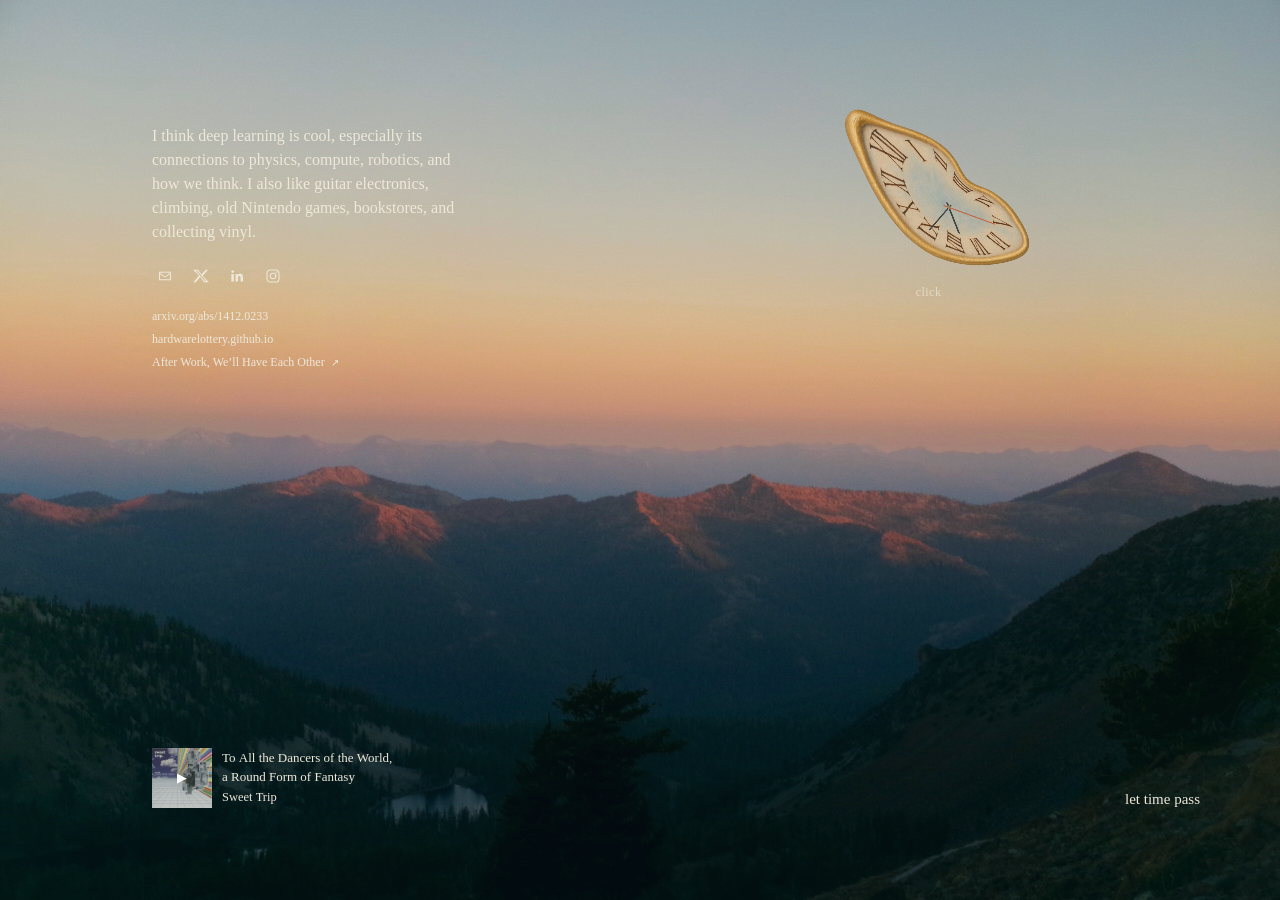
==== index.html @ a6ebf8f6 "Add slight height variation to melted words" ====
<!doctype html>
<html lang="en">
  <head>
    <meta charset="utf-8">
    <meta name="viewport" content="width=device-width, initial-scale=1">
    <meta name="description" content="Thanush Patlolla is an MIT EECS and physics student interested in deep learning, robotics, science, and cognition.">
    <meta name="robots" content="index, follow">
    <meta name="theme-color" content="#13262b">
    <meta property="og:type" content="profile">
    <meta property="og:title" content="Thanush Patlolla">
    <meta property="og:description" content="MIT EECS and physics student interested in deep learning, robotics, science, and cognition.">
    <meta property="og:url" content="https://thanushpatlolla.com/">
    <meta property="og:site_name" content="Thanush Patlolla">
    <meta property="profile:first_name" content="Thanush">
    <meta property="profile:last_name" content="Patlolla">
    <meta name="twitter:card" content="summary">
    <meta name="twitter:title" content="Thanush Patlolla">
    <meta name="twitter:description" content="MIT EECS and physics student interested in deep learning, robotics, science, and cognition.">
    <meta name="twitter:creator" content="@thanushpatlolla">
    <link rel="canonical" href="https://thanushpatlolla.com/">
    <link rel="icon" href="/favicon.svg?v=41" type="image/svg+xml">
    <link rel="preload" href="/assets/mountains.jpg" as="image">
    <link rel="stylesheet" href="/style.css?v=160">
    <script type="application/ld+json">
      {
        "@context": "https://schema.org",
        "@type": "ProfilePage",
        "@id": "https://thanushpatlolla.com/#profile",
        "url": "https://thanushpatlolla.com/",
        "name": "Thanush Patlolla",
        "dateCreated": "2026-08-03T11:23:41-07:00",
        "dateModified": "2026-11-17T06:00:00-05:00",
        "mainEntity": {
          "@type": "Person",
          "@id": "https://thanushpatlolla.com/#thanush-patlolla",
          "name": "Thanush Patlolla",
          "alternateName": "thanushpatlolla",
          "url": "https://thanushpatlolla.com/",
          "email": "mailto:thanush@mit.edu",
          "description": "MIT EECS and physics student interested in deep learning, robotics, science, and cognition.",
          "affiliation": {
            "@type": "CollegeOrUniversity",
            "name": "Massachusetts Institute of Technology",
            "url": "https://www.mit.edu/"
          },
          "sameAs": [
            "https://www.linkedin.com/in/thanush-patlolla/",
            "https://x.com/thanushpatlolla",
            "https://github.com/thanushpatlolla"
          ],
          "knowsAbout": [
            "Deep learning", "Robotics", "Physics", "Cognition"
          ]
        }
      }
    </script>
    <title>Thanush Patlolla</title>
  </head>
  <body>
    <div class="landscape" aria-hidden="true">
      <img src="/assets/mountains.jpg" alt="" id="mountain-photo">
      <canvas id="landscape-canvas"></canvas>
      <div class="night"></div><div class="dusk"></div>
      <div class="stars"></div>
      <div class="vignette"></div>
    </div>
    <header class="masthead"><button id="still" aria-pressed="false" hidden>pause time</button></header>
    <main>
      <section class="intro" aria-label="About Thanush">
        <div class="bio">
          <p>I think deep learning is cool, especially its connections to physics, compute, robotics, and how we think. I also like guitar electronics, climbing, old Nintendo games, bookstores, and collecting vinyl.</p>
        </div>
        <nav class="social-links" aria-label="Contact and social links">
          <a href="mailto:thanush@mit.edu" aria-label="Email Thanush" title="Email" target="_blank" rel="noopener noreferrer">
            <svg aria-hidden="true" viewBox="0 0 24 24"><path d="M3 5.75h18v12.5H3V5.75Zm1.5 1.5v.24L12 12.6l7.5-5.11v-.24h-15Zm15 9.5V9.3L12 14.4 4.5 9.3v7.45h15Z"/></svg>
            <span class="visually-hidden">Email</span>
          </a>
          <a href="https://x.com/thanushpatlolla" aria-label="Thanush on X" title="X / Twitter" rel="me noopener noreferrer" target="_blank">
            <svg aria-hidden="true" viewBox="0 0 24 24"><path d="M18.9 2.75h3.68l-8.04 9.19L24 21.25h-7.41l-5.8-7.58-6.63 7.58H.47l8.6-9.83L0 2.75h7.59l5.24 6.93 6.07-6.93Zm-1.29 16.86h2.04L6.48 4.31H4.29l13.32 15.3Z"/></svg>
            <span class="visually-hidden">X / Twitter</span>
          </a>
          <a href="https://www.linkedin.com/in/thanush-patlolla/" aria-label="Thanush on LinkedIn" title="LinkedIn" rel="me noopener noreferrer" target="_blank">
            <svg aria-hidden="true" viewBox="0 0 24 24"><path d="M5.37 3.24A2.14 2.14 0 1 1 5.36 7.5a2.14 2.14 0 0 1 .01-4.27ZM3.52 9.08h3.7v11.17h-3.7V9.08Zm5.99 0h3.55v1.53h.05c.49-.94 1.7-1.93 3.49-1.93 3.74 0 4.43 2.46 4.43 5.66v5.91h-3.7v-5.24c0-1.25-.03-2.86-1.75-2.86-1.75 0-2.02 1.36-2.02 2.77v5.33h-3.7V9.08h-.35Z"/></svg>
            <span class="visually-hidden">LinkedIn</span>
          </a>
          <a href="https://www.instagram.com/thanush.patlolla/" aria-label="Thanush on Instagram" title="Instagram" rel="me noopener noreferrer" target="_blank">
            <svg aria-hidden="true" viewBox="0 0 24 24"><g fill="none" stroke="currentColor" stroke-width="1.6"><rect x="3" y="3" width="18" height="18" rx="5"/><circle cx="12" cy="12" r="4.2"/></g><circle cx="17.5" cy="6.5" r="1.1"/></svg>
            <span class="visually-hidden">Instagram</span>
          </a>
        </nav>
        <aside class="reading" aria-label="Reading">
          <a href="https://arxiv.org/abs/1412.0233" target="_blank" rel="noopener noreferrer">arxiv.org/abs/1412.0233</a>
          <a href="https://hardwarelottery.github.io/" target="_blank" rel="noopener noreferrer">hardwarelottery.github.io</a>
          <a href="https://asteriskmag.com/issues/15/after-work-we-ll-have-each-other" target="_blank" rel="noopener noreferrer">After Work, We’ll Have Each Other <span aria-hidden="true">↗</span></a>
        </aside>
      </section>
      <div class="clock-area" hidden>
        <button id="clock" aria-label="Click to melt the scene. Turn either direction to restore it. Use arrow keys to wind, or hold Space." >
          <img src="/assets/user-crash-clock.png" alt="" aria-hidden="true">
        </button>
      </div>
    </main>
    <span id="time-note" class="visually-hidden" aria-hidden="true">time is passing</span>
    <aside class="music" aria-label="Music">
      <button id="music-toggle" aria-pressed="false" aria-label="Play To All the Dancers of the World, a Round Form of Fantasy by Sweet Trip">
        <span class="record-cover"><img src="/assets/sweet-trip-cover.jpg" width="60" height="60" alt="Velocity: Design: Comfort. album cover"><span class="record-play" aria-hidden="true">▶</span></span>
        <span class="music-caption"><span class="music-title">To All the Dancers of the World,<br>a Round Form of Fantasy</span><span class="music-artist">Sweet Trip <span id="music-status" class="visually-hidden" role="status"></span></span></span>
      </button>
      <audio id="song" preload="none" src="/assets/sweet-trip.opus"></audio>
      <noscript><a href="https://music.apple.com/us/song/299710497" target="_blank" rel="noopener noreferrer">Listen on Apple Music ↗</a></noscript>
    </aside>
    <script src="/melt-field.js?v=135" defer></script>
    <script src="/melt-feel.js?v=163" defer></script>
    <script src="/scene.js?v=162" defer></script>
    <script src="/photo-journey.js?v=135" defer></script>
    <script src="/music.js?v=157" defer></script>
    <script src="/hill-popover.js?v=157" defer></script>
    <script src="/clock-reward.js?v=135" defer></script>
  </body>
</html>
---- style.css ----
:root{color-scheme:dark;--ink:#eee8d9;--melt:0;--night:0;--side:56px;}
*{box-sizing:border-box;}
html{background:#14292d;}
body{margin:0;min-height:100svh;color:var(--ink);font-family:Georgia,'Times New Roman',serif;-webkit-font-smoothing:antialiased;}
button,a{-webkit-tap-highlight-color:transparent;}
button{font:inherit;color:inherit;}
button:focus-visible,a:focus-visible{outline:1px solid #fff1c9;outline-offset:7px;}
[hidden]{display:none!important;}
.landscape{position:fixed;inset:0;overflow:hidden;z-index:-1;background:#17303a;}
.landscape>img,.landscape>canvas{width:100%;height:100%;object-fit:cover;position:absolute;inset:0;}
.landscape>img{object-position:50% 50%;filter:saturate(1.08);}
.landscape>canvas{opacity:0;}
.night,.dusk,.vignette,.stars{position:absolute;inset:0;pointer-events:none;}
.night{background:linear-gradient(#111c35 0%,#102b42 48%,#061a20 100%);mix-blend-mode:multiply;opacity:calc(.15 + var(--night) * .7);}
.dusk{background:linear-gradient(180deg,#5a506a00 0%,#efac7833 40%,#9b635700 67%);opacity:calc(1 - var(--night));mix-blend-mode:soft-light;}
.vignette{background:linear-gradient(180deg,#0c1f2538,transparent 48%,#041b2580),radial-gradient(ellipse at 55% 40%,transparent 30%,#071f2733 100%);}
.masthead{position:relative;height:101px;}
h1{font-size:16px;font-weight:normal;margin:0;letter-spacing:.015em;text-shadow:0 1px 12px #12212988;}
#still{position:fixed;top:auto;bottom:92px;right:80px;border:0;padding:0 0 0 12px;background:none;font-size:15px;cursor:pointer;opacity:.7;}
#still:hover{opacity:1;}
#still:focus-visible{outline:none;text-decoration:underline;text-underline-offset:5px;}
.intro{position:relative;margin:24px 0 0 calc(var(--side) + 96px);width:330px;max-width:calc(100% - 2 * var(--side));}
.bio{font-size:16px;line-height:1.5;text-shadow:0 2px 15px #19283199;}
p{margin:0 0 .75em;}
.social-links{display:flex;gap:10px;margin-top:16px;align-items:center;}
.social-links a{color:inherit;display:grid;place-items:center;width:26px;height:30px;opacity:.75;transition:opacity .2s;}
.social-links a:hover{opacity:1;}
.social-links svg{width:16px;height:16px;fill:currentColor;}
.visually-hidden{position:absolute;width:1px;height:1px;padding:0;margin:-1px;overflow:hidden;clip:rect(0,0,0,0);white-space:nowrap;border:0;}
.reading{margin-top:16px;font-size:12px;line-height:1.5;text-shadow:0 1px 10px #11252b;}
.reading a{display:block;width:fit-content;color:inherit;text-decoration:none;margin-top:5px;opacity:.85;}
.reading a:hover{opacity:1;text-decoration:underline;text-underline-offset:4px;}
.reading a span{margin-left:4px;font-size:10px;opacity:.6;}
.clock-area{position:absolute;width:250px;height:290px;top:9.5%;right:16%;text-align:center;}
#clock{display:block;width:100%;height:290px;border:0;background:none;padding:0;cursor:grab;touch-action:none;user-select:none;-webkit-user-select:none;}
#clock:active{cursor:grabbing;}
#clock>img{width:100%;height:100%;object-fit:contain;transform:perspective(650px) rotateY(34deg) rotate(-60deg) scaleX(.82);}
/* The native document supplies semantics and layout for the painted surface. */
#liquid-surface{position:absolute;left:0;top:0;width:100%;z-index:5;pointer-events:none;display:none;}
.liquid-ready #liquid-surface{display:block;}
.liquid-ready .masthead,.liquid-ready main,.liquid-ready .landscape,.liquid-ready .music{opacity:0;}
/* Audio semantics remain native; artwork/type join the painted surface. */
.music{position:fixed;z-index:6;left:calc(var(--side) + 96px);bottom:92px;width:380px;max-width:calc(100vw - 2 * var(--side));}
#music-toggle{display:flex;align-items:center;gap:10px;border:0;padding:0;background:none;text-align:left;cursor:pointer;width:100%;}
.record-cover{position:relative;display:block;flex:0 0 60px;width:60px;height:60px;}
.record-cover img{display:block;width:100%;height:100%;object-fit:cover;opacity:.85;filter:saturate(.6);}
.record-play{position:absolute;inset:0;display:grid;place-items:center;color:#fff;font:13px Georgia,serif;text-shadow:0 1px 5px #000;background:#06182028;}
.music-caption{font-size:13px;line-height:1.4;text-shadow:0 1px 7px #061820;}
.music-title{display:block;opacity:.85;}
.music-artist{display:block;font-size:12.5px;margin-top:3px;opacity:.6;}
.music noscript a{color:inherit;font-size:11px;}
@media(min-width:1600px){.clock-area{top:12%;right:21%;}}
@media(max-width:760px){
  :root{--side:32px;}
  body{position:relative;min-height:max(100svh,700px);padding-bottom:200px;}
  .masthead{height:77px;}
  .intro{margin-top:160px;margin-left:var(--side);}
  #still{position:fixed;top:auto;bottom:80px;right:32px;font-size:14px;}
  .clock-area{top:85px;right:28px;width:180px;height:180px;}
  #clock{height:180px;}
  .music{position:absolute;left:var(--side);bottom:80px;}
}
@media(max-height:560px) and (min-width:761px){
  body{position:relative;min-height:570px;padding-bottom:100px;}
  .intro{margin-top:16px;}
  .music{position:absolute;}
}
@media(prefers-reduced-motion:reduce){*,*::before,*::after{transition:none!important;}}
@media(min-width:761px) and (max-width:1000px){
  .clock-area{width:210px;height:230px;right:7%;top:11%;}
  #clock{height:230px;}
  #still{top:auto;right:56px;}
}

@media(max-width:760px){.music{max-width:calc(100vw - 170px);}}
@media(max-width:760px){body[data-clock="ridge"] .intro{margin-top:48px;}}

body:not([data-clock="original"]) #clock>img{filter:sepia(.12) saturate(.94);}

#interaction-hints{position:absolute;left:0;top:0;width:100%;z-index:9;pointer-events:none;color:#eee8d9;overflow:visible;opacity:.72;font:11px Georgia,serif;}
#interaction-hints>path,#wind-hint{display:none;}
.liquid-ready #interaction-hints>path,.liquid-ready #wind-hint{display:initial;}
#still:hover{text-decoration:underline;text-underline-offset:4px;}

#wind-hint{color:#171b19;}
#wind-hint>path{stroke-width:1.25;}
.hill-layer{position:absolute;left:0;top:0;width:100%;z-index:10;pointer-events:none;overflow:hidden;}
.hill-target{fill:transparent;stroke:none;pointer-events:all;cursor:pointer;outline:none;}
.hill-outline{fill:none;stroke:#080d0b;stroke-width:1.4;stroke-linejoin:round;pointer-events:none;opacity:0;}
.hill-photo{position:absolute;z-index:15;width:222px;max-width:calc(100vw - 24px);padding:7px;background:#1b1b1a;border:1px solid #141a17;box-shadow:0 6px 18px #0005;}
.hill-photo img{display:block;width:100%;height:auto;max-height:55svh;object-fit:contain;}
.hill-close{position:absolute;right:9px;top:9px;width:23px;height:23px;padding:0;border:0;background:#e9e2d0e8;color:#141a17;font:20px Georgia,serif;cursor:pointer;}
.hill-caret{position:absolute;bottom:-9px;left:var(--caret-x,50%);width:16px;height:16px;background:#1b1b1a;border-right:1px solid #141a17;border-bottom:1px solid #141a17;transform:translateX(-50%) rotate(45deg);}
.hill-close{background:#c8c8c2;border:2px solid;border-color:#f4f4ef #575953 #575953 #f4f4ef;box-shadow:1px 1px 0 #080b09;color:#171917;font:18px/1 Georgia,serif;text-align:center;display:grid;place-items:center;box-sizing:border-box;}
.hill-close:hover{background:#d4d4cd;}
.hill-close:active{border-color:#575953 #f4f4ef #f4f4ef #575953;box-shadow:none;padding:0;}
.hill-close:focus-visible{outline:1px dotted #171917;outline-offset:-5px;}
.hill-target{stroke:transparent;stroke-width:112px;stroke-linejoin:round;}
.hill-outline{stroke:#eee8d9;}

#peak-photo{background:#d4d6d4;border-color:#d4d6d4;box-shadow:0 6px 18px #0003;}
#peak-photo .hill-caret{background:#d4d6d4;border-color:#d4d6d4;}

.lake-hint{fill:#eee8d9;font:15px Georgia,serif;pointer-events:none;opacity:0;transition:opacity .18s ease;}
.lake-hint text:last-child{font-size:16px;}
@media(prefers-reduced-motion:reduce){.lake-hint{transition:none;}}

.hill-caption{height:32px;margin-top:-7px;box-sizing:border-box;padding:0 28px;color:#eee8d9;font:12px/18px Georgia,serif;text-align:center;display:grid;place-items:center;}
.hill-photo.has-caption .hill-close{top:4px;}

#peak-photo .hill-caption{color:#243638;}

#lake-song{background:#1d2e3c;border-color:#1d2e3c;}
#lake-song .hill-caret{background:#1d2e3c;border-color:#1d2e3c;}

.clock-clue{position:absolute;inset:0 auto auto 0;width:100%;z-index:11;pointer-events:none;overflow:visible;}
#clock-reward{background:#d4d6d4;border-color:#d4d6d4;box-shadow:0 6px 18px #0003;}
#clock-reward .hill-caption{color:#243638;}
#clock-reward .hill-caret{left:-9px;top:var(--caret-y,50%);bottom:auto;background:#d4d6d4;border:0;border-left:1px solid #d4d6d4;border-bottom:1px solid #d4d6d4;transform:translateY(-50%) rotate(45deg);}
@media(max-width:760px){#clock-reward{width:180px;}}

.clock-clue .lake-hint{fill:#eee8d9;}

#clock-reward .congratulations-link{color:#0000ee;text-decoration:underline;text-underline-offset:2px;padding:1px 3px;}
#clock-reward .congratulations-link:hover,#clock-reward .congratulations-link:focus-visible{color:#fff;background:#000080;outline:1px dotted #fff;outline-offset:-2px;}

@media(max-width:760px){body[data-clock="draped"] .intro{margin-top:48px;}}
body[data-clock="draped"] #clock>img{transform:none;filter:none;}

#clock-cue{font:12px Georgia,serif;letter-spacing:.04em;}
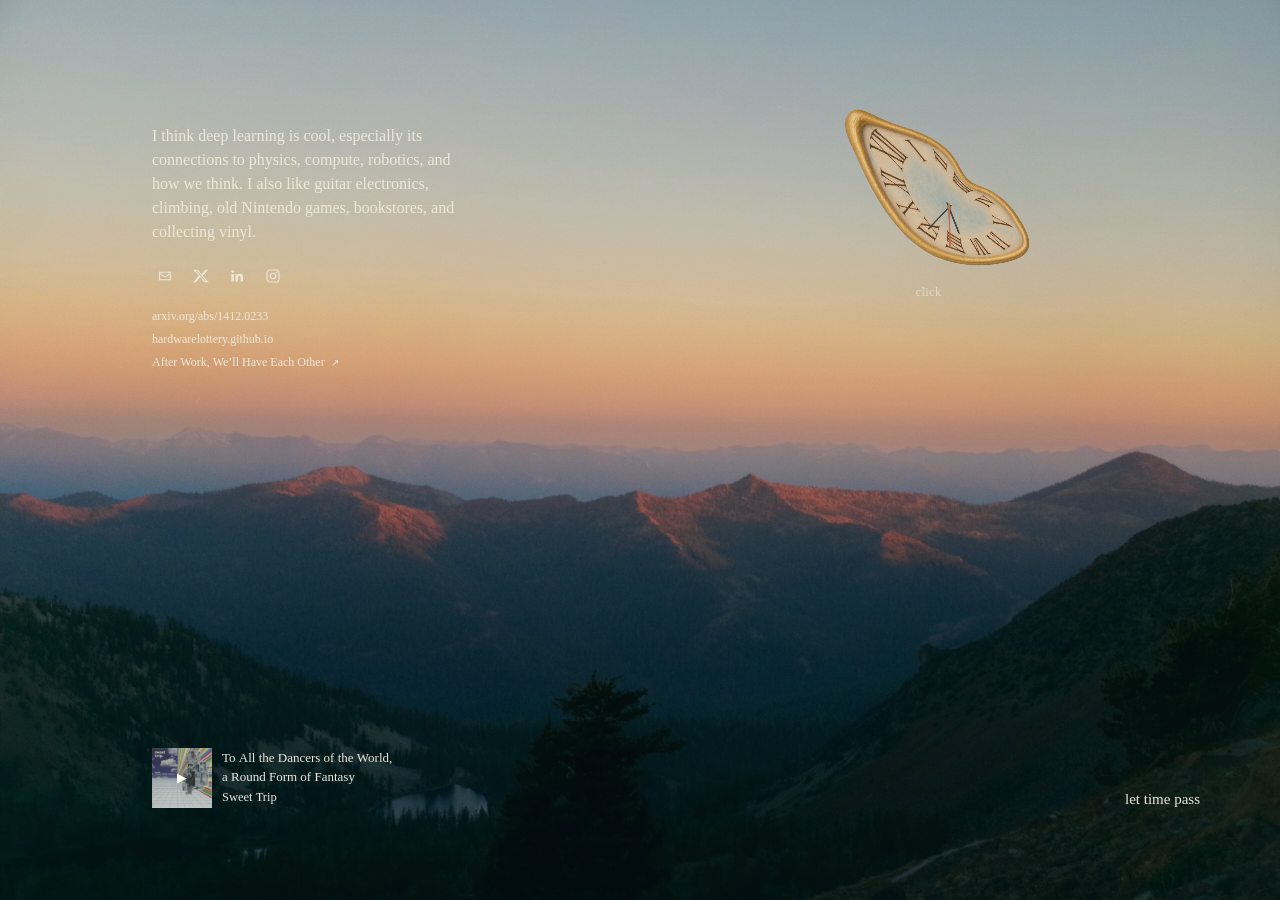
==== commit 4bde115c: "Start photo songs immediately and keep playback going" ====
--- a/index.html
+++ b/index.html
@@ -113,7 +113,7 @@
     <script src="/melt-feel.js?v=163" defer></script>
     <script src="/scene.js?v=162" defer></script>
     <script src="/photo-journey.js?v=135" defer></script>
-    <script src="/music.js?v=157" defer></script>
+    <script src="/music.js?v=164" defer></script>
     <script src="/hill-popover.js?v=157" defer></script>
     <script src="/clock-reward.js?v=135" defer></script>
   </body>
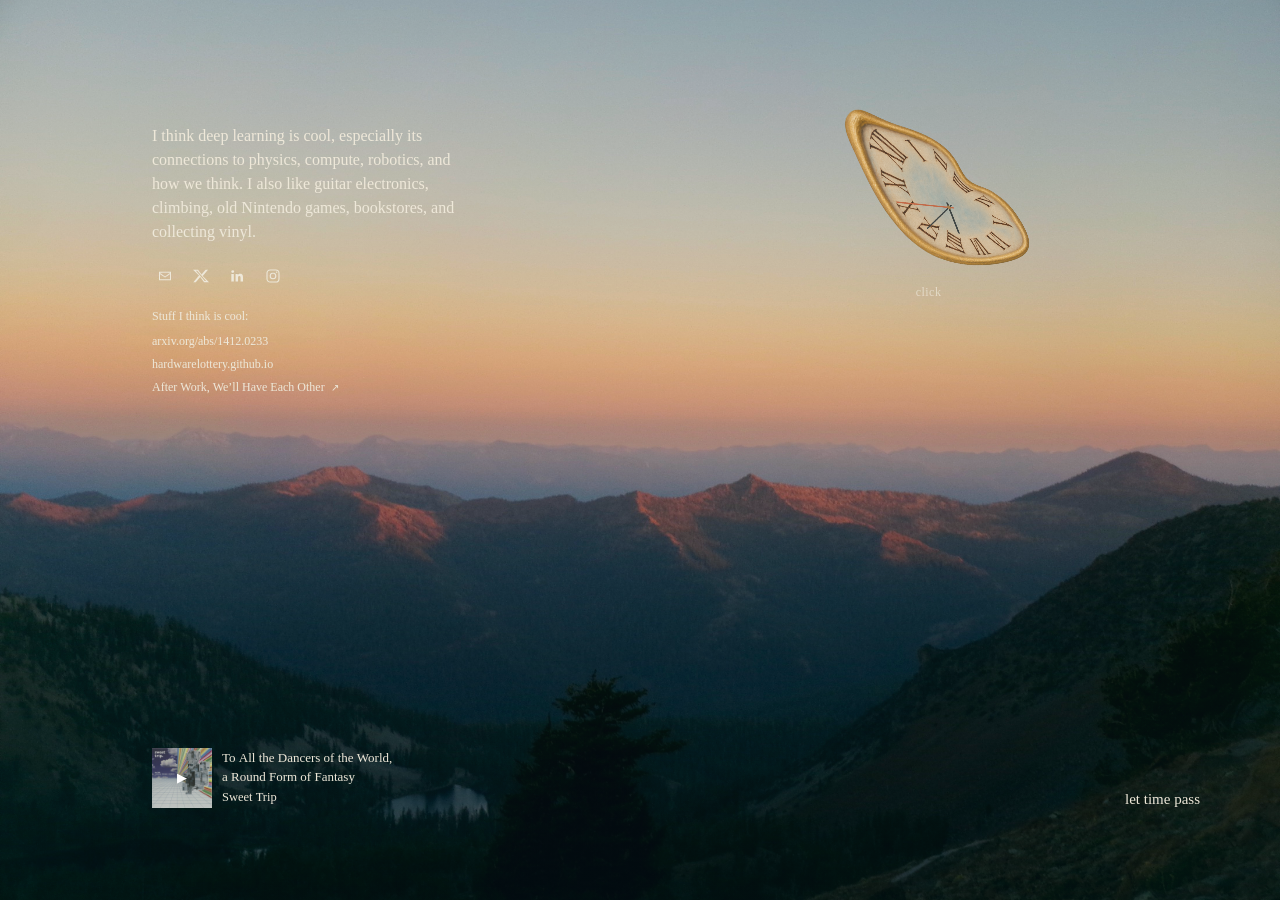
==== commit 83039ee8: "Label the reading links with a small heading" ====
--- a/index.html
+++ b/index.html
@@ -20,7 +20,7 @@
     <link rel="canonical" href="https://thanushpatlolla.com/">
     <link rel="icon" href="/favicon.svg?v=41" type="image/svg+xml">
     <link rel="preload" href="/assets/mountains.jpg" as="image">
-    <link rel="stylesheet" href="/style.css?v=160">
+    <link rel="stylesheet" href="/style.css?v=165">
     <script type="application/ld+json">
       {
         "@context": "https://schema.org",
@@ -88,7 +88,8 @@
             <span class="visually-hidden">Instagram</span>
           </a>
         </nav>
-        <aside class="reading" aria-label="Reading">
+        <aside class="reading" aria-labelledby="reading-heading">
+          <h2 id="reading-heading">Stuff I think is cool:</h2>
           <a href="https://arxiv.org/abs/1412.0233" target="_blank" rel="noopener noreferrer">arxiv.org/abs/1412.0233</a>
           <a href="https://hardwarelottery.github.io/" target="_blank" rel="noopener noreferrer">hardwarelottery.github.io</a>
           <a href="https://asteriskmag.com/issues/15/after-work-we-ll-have-each-other" target="_blank" rel="noopener noreferrer">After Work, We’ll Have Each Other <span aria-hidden="true">↗</span></a>
--- a/style.css
+++ b/style.css
@@ -28,6 +28,7 @@
 .social-links svg{width:16px;height:16px;fill:currentColor;}
 .visually-hidden{position:absolute;width:1px;height:1px;padding:0;margin:-1px;overflow:hidden;clip:rect(0,0,0,0);white-space:nowrap;border:0;}
 .reading{margin-top:16px;font-size:12px;line-height:1.5;text-shadow:0 1px 10px #11252b;}
+.reading h2{margin:0 0 7px;font:inherit;opacity:.9;}
 .reading a{display:block;width:fit-content;color:inherit;text-decoration:none;margin-top:5px;opacity:.85;}
 .reading a:hover{opacity:1;text-decoration:underline;text-underline-offset:4px;}
 .reading a span{margin-left:4px;font-size:10px;opacity:.6;}
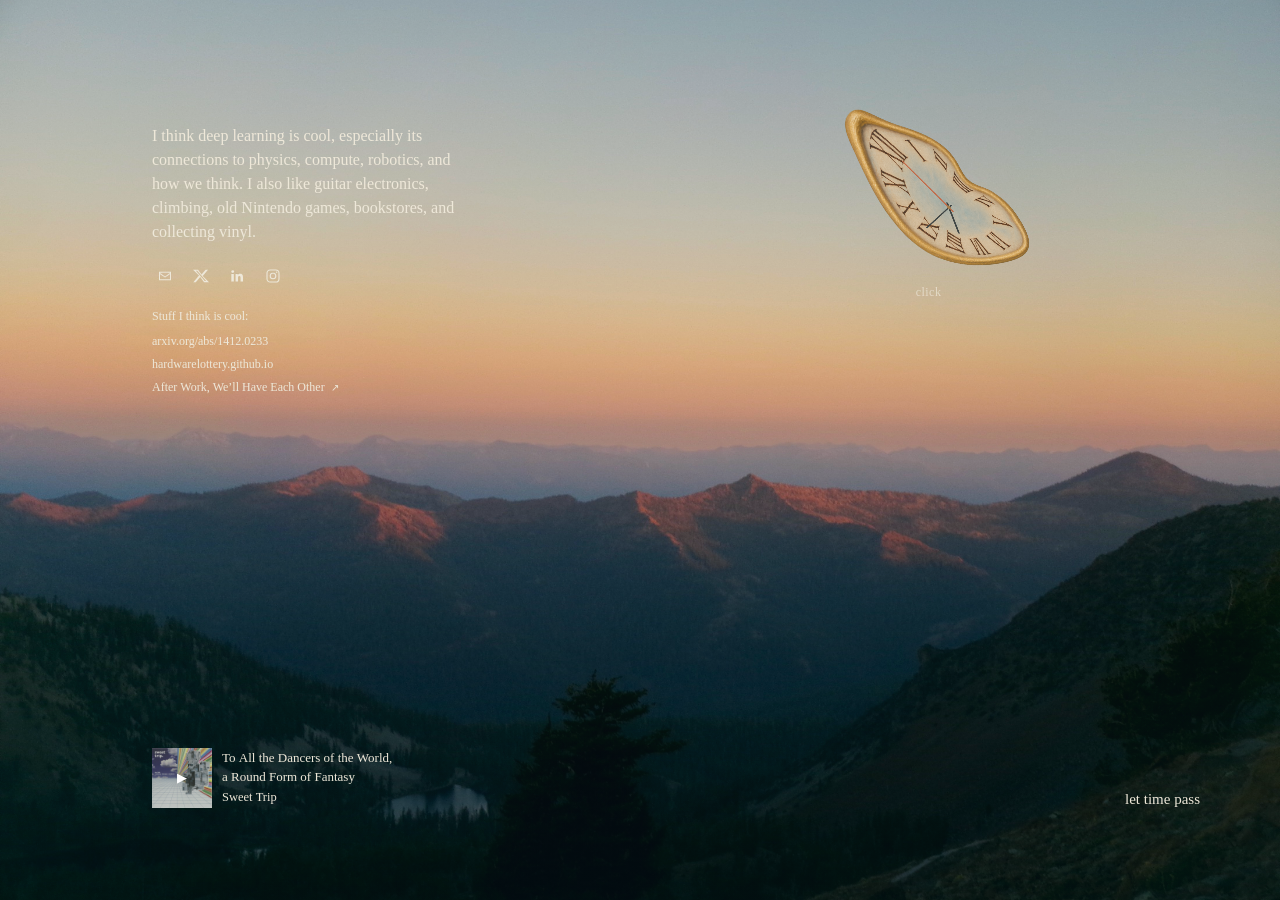
==== commit 7561a0bf: "Keep the narrow-screen time control visible and clickable" ====
--- a/index.html
+++ b/index.html
@@ -20,7 +20,7 @@
     <link rel="canonical" href="https://thanushpatlolla.com/">
     <link rel="icon" href="/favicon.svg?v=41" type="image/svg+xml">
     <link rel="preload" href="/assets/mountains.jpg" as="image">
-    <link rel="stylesheet" href="/style.css?v=165">
+    <link rel="stylesheet" href="/style.css?v=166">
     <script type="application/ld+json">
       {
         "@context": "https://schema.org",
@@ -112,7 +112,7 @@
     </aside>
     <script src="/melt-field.js?v=135" defer></script>
     <script src="/melt-feel.js?v=163" defer></script>
-    <script src="/scene.js?v=162" defer></script>
+    <script src="/scene.js?v=166" defer></script>
     <script src="/photo-journey.js?v=135" defer></script>
     <script src="/music.js?v=164" defer></script>
     <script src="/hill-popover.js?v=157" defer></script>
--- a/style.css
+++ b/style.css
@@ -129,3 +129,9 @@
 body[data-clock="draped"] #clock>img{transform:none;filter:none;}
 
 #clock-cue{font:12px Georgia,serif;letter-spacing:.04em;}
+
+/* Keep the narrow-screen time control in the viewport, outside the scene paint. */
+@media(max-width:760px){
+  .liquid-ready .masthead{opacity:1;}
+  #still{z-index:10;bottom:max(24px,env(safe-area-inset-bottom));min-height:44px;padding:12px 0 12px 12px;text-shadow:0 1px 7px #061820;}
+}
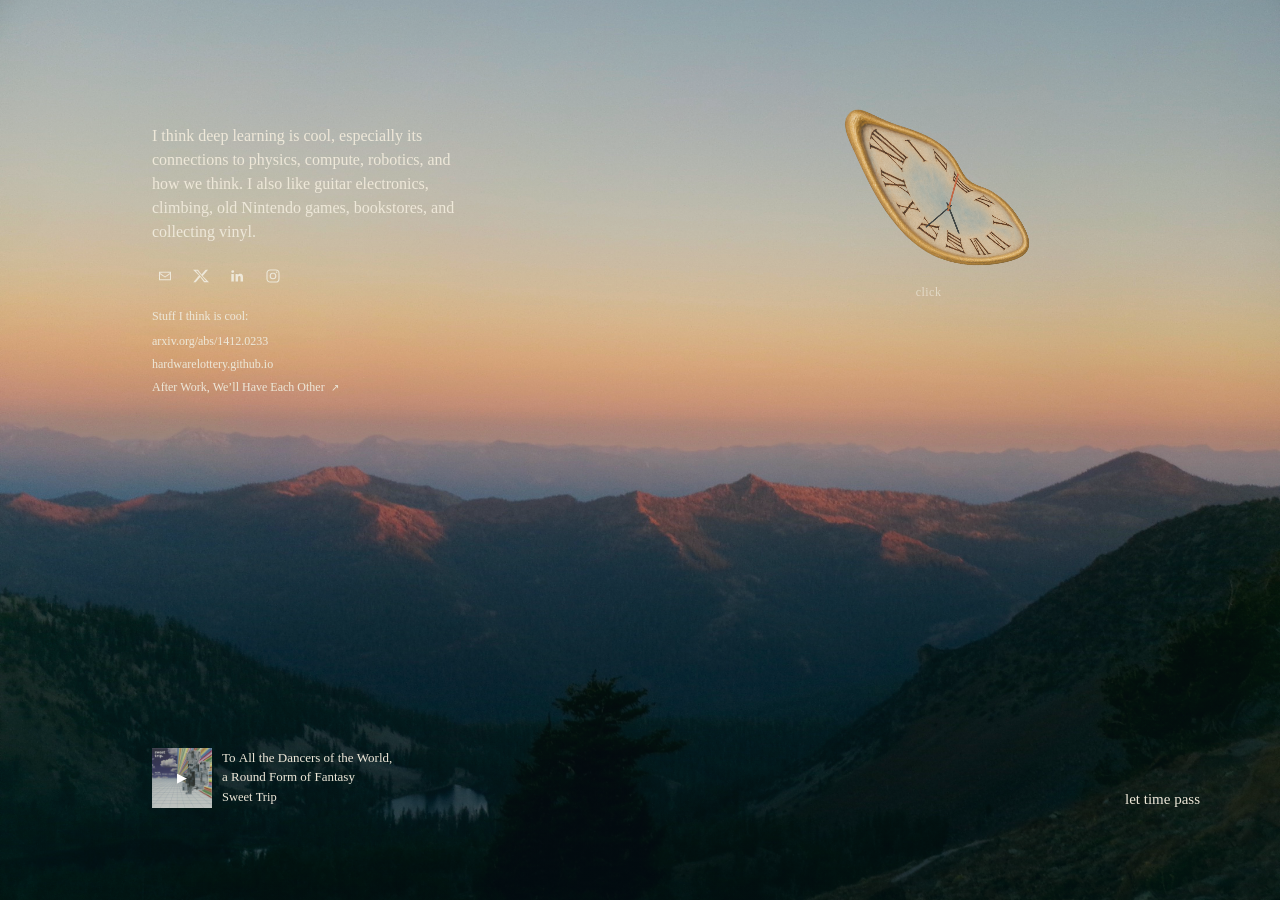
==== commit 3e76a62c: "Play Nardis by Bill Evans Trio at the top photo" ====
--- a/index.html
+++ b/index.html
@@ -114,7 +114,7 @@
     <script src="/melt-feel.js?v=163" defer></script>
     <script src="/scene.js?v=166" defer></script>
     <script src="/photo-journey.js?v=135" defer></script>
-    <script src="/music.js?v=164" defer></script>
+    <script src="/music.js?v=167" defer></script>
     <script src="/hill-popover.js?v=157" defer></script>
     <script src="/clock-reward.js?v=135" defer></script>
   </body>
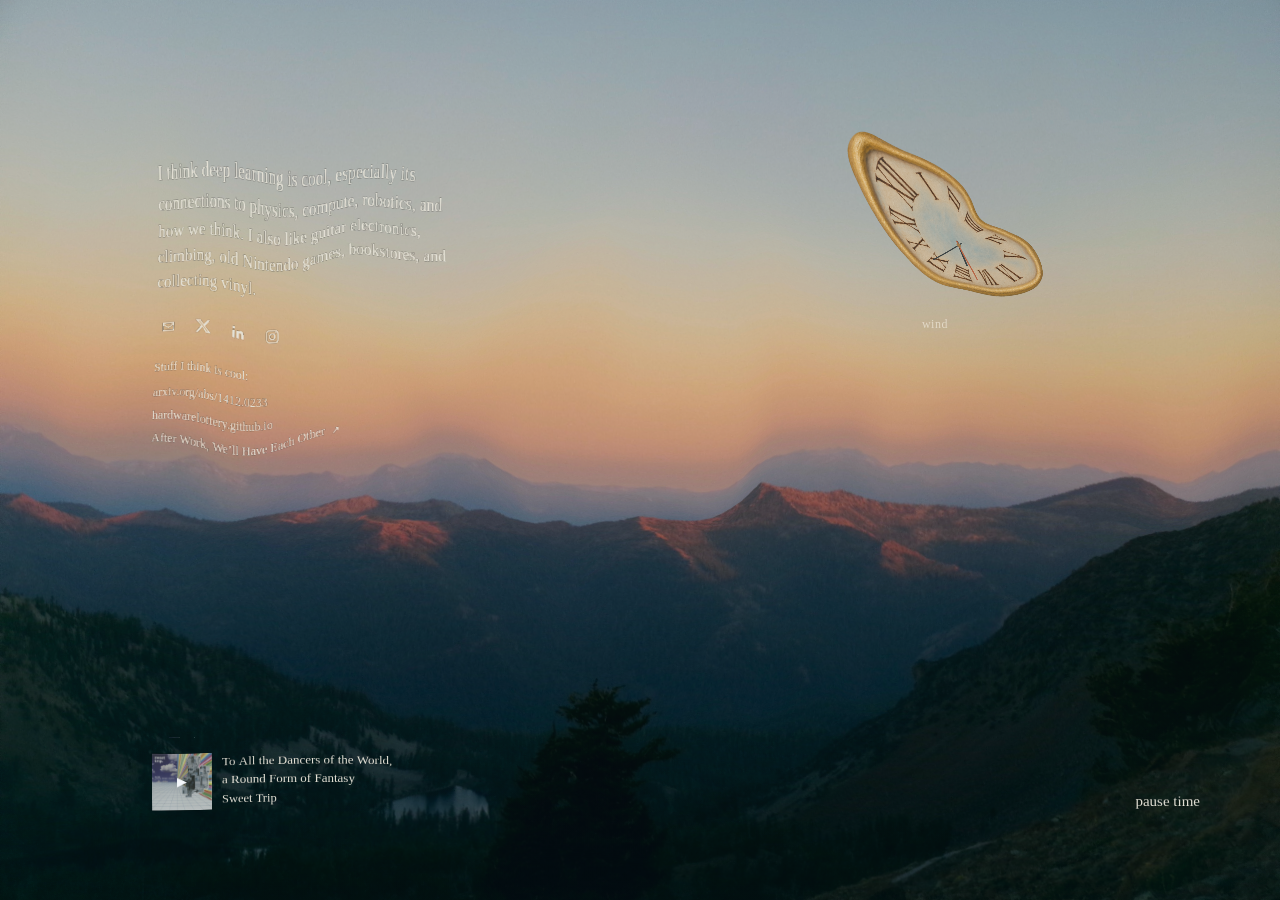
==== commit 9ad82f2f: "Start melted alongside the Nardis production update" ====
--- a/index.html
+++ b/index.html
@@ -112,7 +112,7 @@
     </aside>
     <script src="/melt-field.js?v=135" defer></script>
     <script src="/melt-feel.js?v=163" defer></script>
-    <script src="/scene.js?v=166" defer></script>
+    <script src="/scene.js?v=168" defer></script>
     <script src="/photo-journey.js?v=135" defer></script>
     <script src="/music.js?v=167" defer></script>
     <script src="/hill-popover.js?v=157" defer></script>
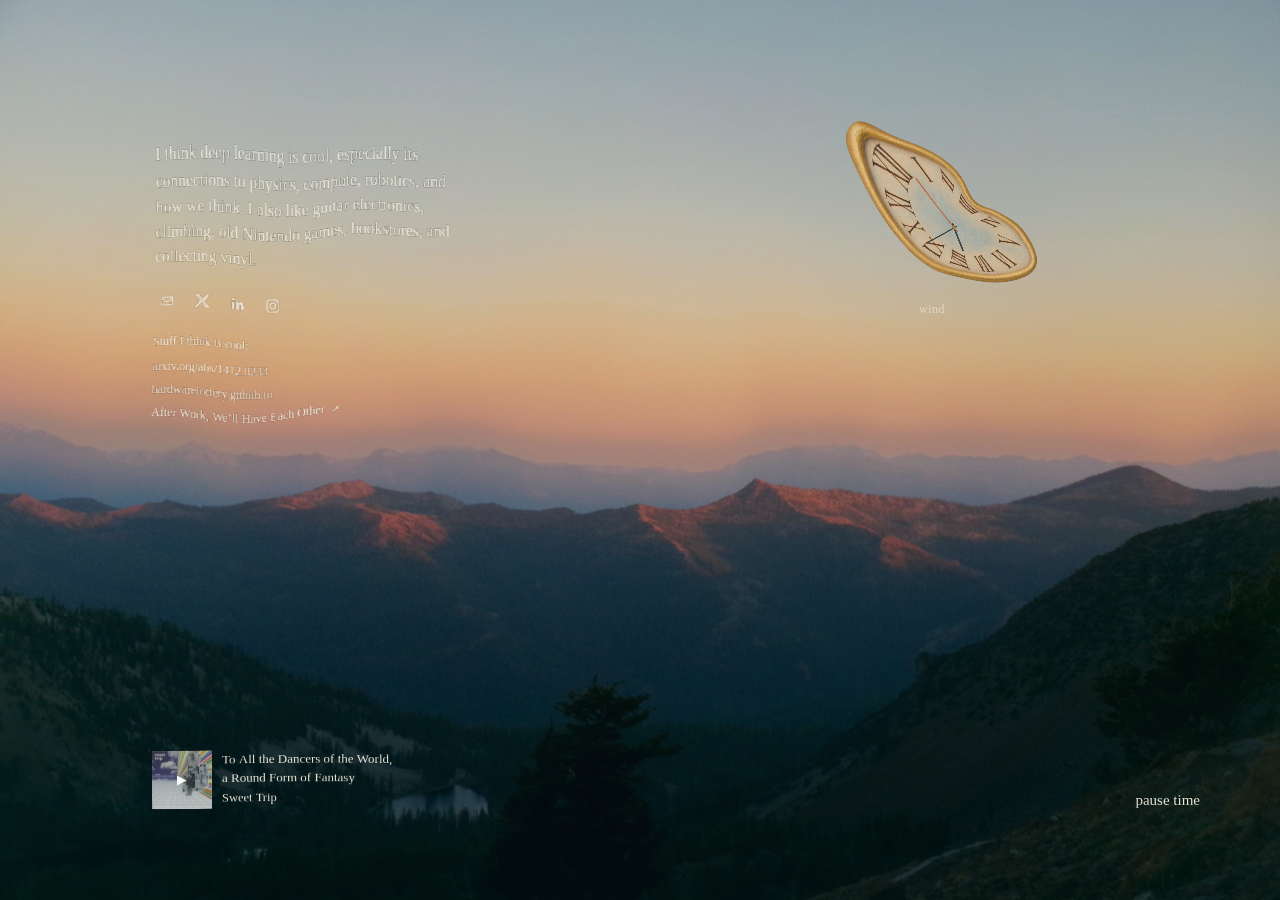
==== commit 9014f83d: "Play Mysterons in the forest and melt automatically from a clear load" ====
--- a/index.html
+++ b/index.html
@@ -112,9 +112,9 @@
     </aside>
     <script src="/melt-field.js?v=135" defer></script>
     <script src="/melt-feel.js?v=163" defer></script>
-    <script src="/scene.js?v=168" defer></script>
+    <script src="/scene.js?v=170" defer></script>
     <script src="/photo-journey.js?v=135" defer></script>
-    <script src="/music.js?v=167" defer></script>
+    <script src="/music.js?v=169" defer></script>
     <script src="/hill-popover.js?v=157" defer></script>
     <script src="/clock-reward.js?v=135" defer></script>
   </body>
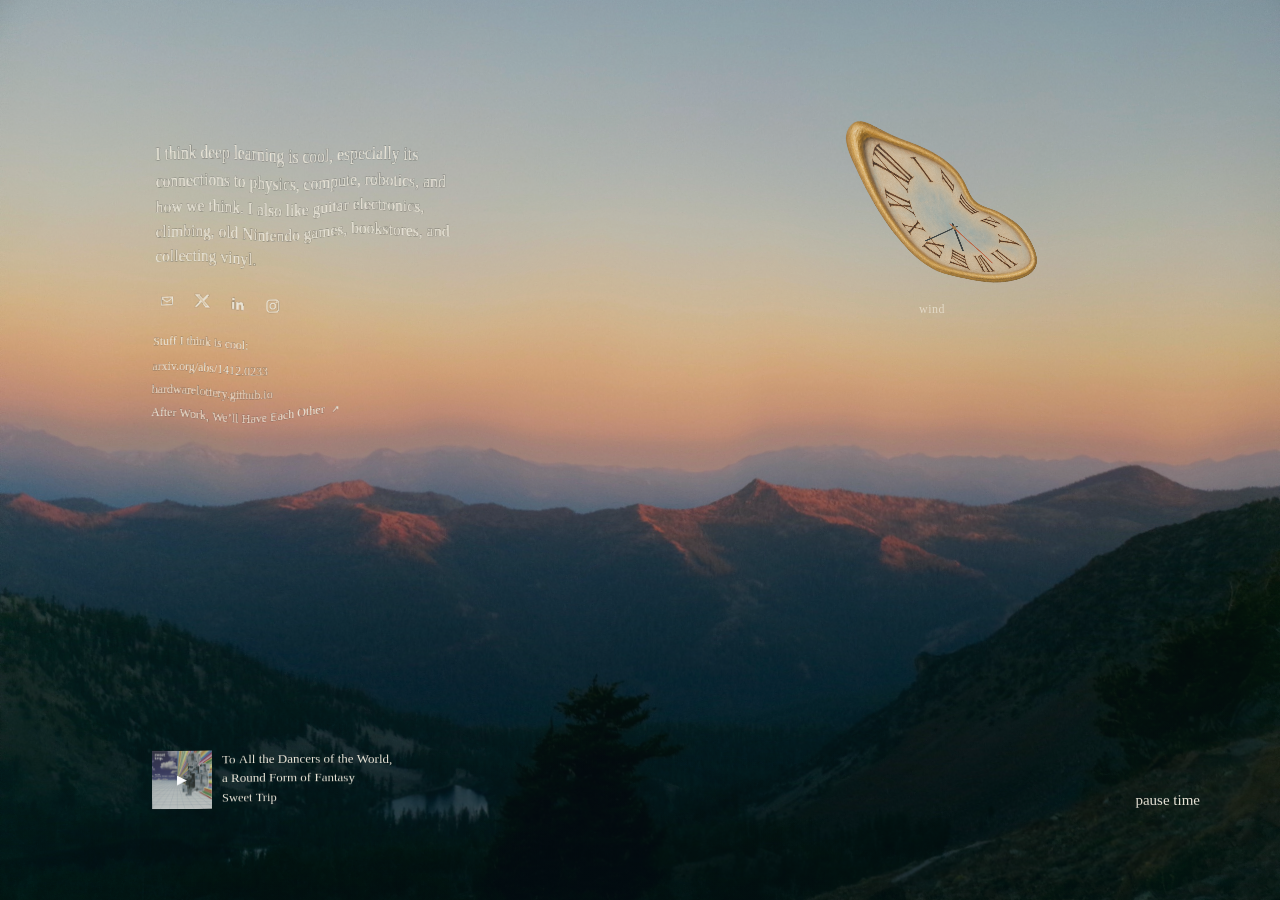
==== commit 971c3822: "Resume melting when winding is released" ====
--- a/index.html
+++ b/index.html
@@ -112,7 +112,7 @@
     </aside>
     <script src="/melt-field.js?v=135" defer></script>
     <script src="/melt-feel.js?v=163" defer></script>
-    <script src="/scene.js?v=170" defer></script>
+    <script src="/scene.js?v=171" defer></script>
     <script src="/photo-journey.js?v=135" defer></script>
     <script src="/music.js?v=169" defer></script>
     <script src="/hill-popover.js?v=157" defer></script>
